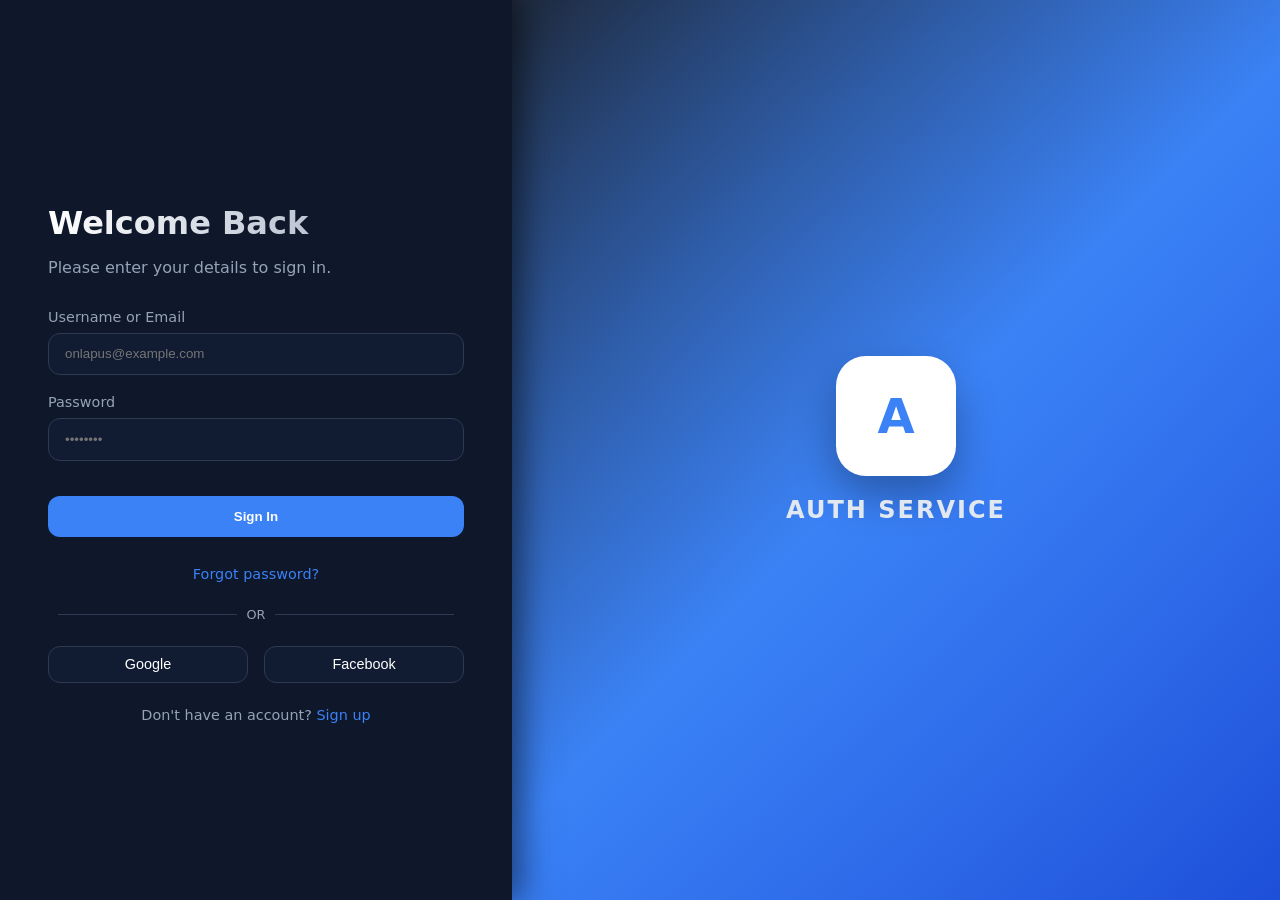
==== login.html @ 836bbfab "Add files via upload" ====
<!DOCTYPE html>
<html lang="en">
<head>
    <meta charset="UTF-8">
    <meta name="viewport" content="width=device-width, initial-scale=1.0">
    <link rel="stylesheet" href="styles/auth.css">
    <link rel="stylesheet" href="styles/modals.css">
    <title>Login | Auth Microservice</title>
</head>
<body>
    <div class="auth-container">
        <section class="form-side">
            <div class="form-header">
                <h1>Welcome Back</h1>
                <p>Please enter your details to sign in.</p>
            </div>

            <form action="#">
                <div class="input-group">
                    <label for="id">Username or Email</label>
                    <input type="text" id="id" placeholder="onlapus@example.com" required>
                </div>
                <div class="input-group">
                    <label for="password">Password</label>
                    <input type="password" id="password" placeholder="••••••••" required>
                </div>
                <button type="submit" class="submit-btn">Sign In</button>
                <div style="text-align: center; margin-top: 0.5rem;">
                    <a href="#" id="forgot-password-link" style="color: var(--accent-primary); text-decoration: none; font-size: 0.9rem;">Forgot password?</a>
                </div>
            </form>

            <div class="divider">OR</div>

            <div class="social-btns">
                <button class="social-btn" id="google-btn">Google</button>
                <button class="social-btn" id="facebook-btn">Facebook</button>
            </div>

            <div class="switch-auth">
                Don't have an account? <a href="register">Sign up</a>
            </div>
        </section>

        <section class="visual-side">
            <div class="logo-container">
                <div onclick="window.location.replace('./');" class="logo-placeholder">A</div>
                <h2 style="margin-top: 20px; letter-spacing: 2px;">AUTH SERVICE</h2>
            </div>
        </section>

    <div id="alert-modal" class="modal">
        <div class="modal-content profile-card" style="max-width: 400px; text-align: center;">
            <h3 id="alert-title" style="margin-top: 0;">Notification</h3>
            <p id="alert-message" style="color: var(--text-secondary);"></p>
            <button id="alert-ok" class="session-btn" style="margin-top: 1rem;">OK</button>
        </div>
    </div>

    <div id="password-modal" class="modal">
        <div class="modal-content profile-card" style="max-width: 450px;">
            <h3>Confirm Action</h3>
            <p style="color: var(--text-secondary); font-size: 0.9rem;">Please enter your password to proceed.</p>
            <input type="password" id="modal-password-input" class="session-btn" 
                   style="background: var(--bg-tertiary); text-align: left; cursor: text; width: 100%; margin: 1rem 0; border: 1px solid var(--bg-hover);" 
                   placeholder="Your password">
            <div style="display: flex; gap: 1rem;">
                <button id="password-cancel" class="session-btn" style="background: var(--bg-tertiary); flex: 1;">Cancel</button>
                <button id="password-confirm" class="session-btn" style="flex: 1;">Confirm</button>
            </div>
        </div>
    </div>

    <div id="reset-email-modal" class="modal">
        <div class="modal-content reset-modal-card">
            <h3 style="margin-top: 0; margin-bottom: 0.5rem;">Reset Password</h3>
            <p style="color: var(--text-secondary); font-size: 0.9rem; margin-bottom: 1.5rem;">Enter your email address and we'll send you a password reset link.</p>
            <input type="email" id="reset-email-input" class="reset-modal-input" placeholder="your@email.com">
            <div class="reset-modal-buttons">
                <button id="reset-cancel" class="reset-btn-cancel">Cancel</button>
                <button id="reset-send" class="reset-btn-primary">Send Reset Link</button>
            </div>
        </div>
    </div>
    <script src="scripts/auth_api.js"></script>
    <script src="scripts/login.js"></script>
    </div>
</body>
</html>
---- styles/auth.css ----
:root {
  --bg-primary: #0f172a;
  --bg-secondary: #111c33;
  --text-primary: #e2e8f0;
  --text-secondary: #94a3b8;
  --accent-primary: #3b82f6;
  --accent-hover: #2563eb;
  --radius-md: 12px;
  --font-main: 'Inter', system-ui, -apple-system, sans-serif;
  /* New Gradient for the right side */
  --auth-gradient: linear-gradient(135deg, #1e293b 0%, #3b82f6 50%, #1d4ed8 100%);
}

* { box-sizing: border-box; }

body, html {
  margin: 0;
  padding: 0;
  height: 100%;
  font-family: var(--font-main);
  background-color: var(--bg-primary);
  color: var(--text-primary);
  overflow: hidden; /* Prevents scroll on the split layout */
}

.auth-container {
  display: flex;
  height: 100vh;
  width: 100vw;
}

/* --- LEFT SIDE: FORM (40vw) --- */
.form-side {
  width: 40vw;
  padding: 3rem;
  display: flex;
  flex-direction: column;
  justify-content: center;
  background: var(--bg-primary);
  z-index: 2;
  box-shadow: 10px 0 30px rgba(0,0,0,0.5);
}

.form-header h1 {
  font-size: 2rem;
  margin-bottom: 0.5rem;
  background: linear-gradient(to right, #fff, #94a3b8);
  -webkit-background-clip: text;
  background-clip: text;
  -webkit-text-fill-color: transparent;
}

.form-header p {
  color: var(--text-secondary);
  margin-bottom: 2rem;
}

form {
  display: flex;
  flex-direction: column;
  gap: 1.2rem;
}

.input-group {
  display: flex;
  flex-direction: column;
  gap: 0.5rem;
}

.input-group label {
  font-size: 0.9rem;
  color: var(--text-secondary);
}

input {
  background: var(--bg-secondary);
  border: 1px solid #2e3a52;
  border-radius: var(--radius-md);
  padding: 0.8rem 1rem;
  color: white;
  outline: none;
  transition: border-color 0.3s;
}

input:focus {
  border-color: var(--accent-primary);
}

.submit-btn {
  background: var(--accent-primary);
  color: white;
  border: none;
  padding: 0.8rem;
  border-radius: var(--radius-md);
  font-weight: 600;
  cursor: pointer;
  transition: background 0.3s;
  margin-top: 1rem;
}

.submit-btn:hover { background: var(--accent-hover); }

/* --- DELETE ACCOUNT BUTTON --- */
.delete-btn {
    background: linear-gradient(135deg, #ef4444, #dc2626);
    color: white;
    border: none;
    padding: 0.8rem;
    border-radius: var(--radius-md);
    font-weight: 600;
    cursor: pointer;
    transition: all 0.3s ease;
    margin-top: 1rem;
    box-shadow: 0 4px 15px rgba(239, 68, 68, 0.3);
}

.delete-btn:hover {
    background: linear-gradient(135deg, #dc2626, #b91c1c);
    transform: translateY(-2px);
    box-shadow: 0 6px 20px rgba(239, 68, 68, 0.4);
}

.delete-btn:active {
    transform: translateY(0);
}

/* --- SOCIAL BUTTONS --- */
.social-auth {
  margin-top: 2rem;
  text-align: center;
}

.divider {
  display: flex;
  align-items: center;
  color: var(--text-secondary);
  font-size: 0.8rem;
  margin: 1.5rem 0;
}

.divider::before, .divider::after {
  content: "";
  flex: 1;
  height: 1px;
  background: #2e3a52;
  margin: 0 10px;
}

.social-btns {
  display: flex;
  gap: 1rem;
}

.social-btn {
  flex: 1;
  background: var(--bg-secondary);
  border: 1px solid #2e3a52;
  padding: 0.6rem;
  border-radius: var(--radius-md);
  color: white;
  cursor: pointer;
  display: flex;
  align-items: center;
  justify-content: center;
  gap: 8px;
  font-size: 0.9rem;
}

.social-btn:hover { background: var(--bg-hover); }

/* --- RIGHT SIDE: DECORATIVE (60vw) --- */
.visual-side {
  width: 60vw;
  background: var(--auth-gradient);
  display: flex;
  justify-content: center;
  align-items: center;
  position: relative;
  overflow: hidden;
}

/* Artistic Flare */
.visual-side::after {
  content: "";
  position: absolute;
  width: 150%;
  height: 150%;
  background: radial-gradient(circle, rgba(59, 130, 246, 0.2) 0%, transparent 70%);
  animation: pulse 10s infinite;
}

@keyframes pulse {
  0%, 100% { transform: scale(1); }
  50% { transform: scale(1.2); }
}

.logo-container {
  z-index: 1;
  display: flex;
  flex-wrap: wrap;
  flex-direction: column;
  align-items: center;
  justify-content: center;
}

.logo-placeholder {
  width: 120px;
  height: 120px;
  background: white;
  border-radius: 30px; /* Squircle */
  display: flex;
  align-items: center;
  justify-content: center;
  font-size: 3rem;
  font-weight: 900;
  color: var(--accent-primary);
  box-shadow: 0 20px 40px rgba(0,0,0,0.3);
}

.switch-auth {
    margin-top: 1.5rem;
    text-align: center;
    font-size: 0.9rem;
    color: var(--text-secondary);
}

.switch-auth a {
    color: var(--accent-primary);
    text-decoration: none;
}

/* --- RESET PASSWORD MODAL --- */
.reset-modal-card {
  background: linear-gradient(135deg, rgba(17, 28, 51, 0.95) 0%, rgba(30, 41, 59, 0.95) 100%);
  backdrop-filter: blur(10px);
  border: 1px solid rgba(59, 130, 246, 0.2);
  border-radius: 16px;
  padding: 2rem;
  box-shadow: 0 8px 32px rgba(0, 0, 0, 0.3);
  max-width: 450px;
}

.reset-modal-card h3 {
  color: var(--text-primary);
  font-size: 1.5rem;
  font-weight: 700;
}

.reset-modal-input {
  width: 100%;
  background: rgba(17, 28, 51, 0.6);
  border: 1px solid rgba(59, 130, 246, 0.3);
  border-radius: 10px;
  padding: 0.9rem 1.1rem;
  color: white;
  font-size: 0.95rem;
  outline: none;
  transition: all 0.3s ease;
  margin-bottom: 1.5rem;
}

.reset-modal-input::placeholder {
  color: rgba(148, 163, 184, 0.6);
}

.reset-modal-input:focus {
  border-color: var(--accent-primary);
  background: rgba(17, 28, 51, 0.8);
  box-shadow: 0 0 0 3px rgba(59, 130, 246, 0.1);
}

.reset-modal-buttons {
  display: flex;
  gap: 1rem;
}

.reset-btn-cancel {
  flex: 1;
  background: rgba(30, 41, 59, 0.8);
  border: 1px solid rgba(46, 58, 82, 0.8);
  color: var(--text-secondary);
  padding: 0.9rem;
  border-radius: 10px;
  font-weight: 600;
  font-size: 0.95rem;
  cursor: pointer;
  transition: all 0.3s ease;
}

.reset-btn-cancel:hover {
  background: rgba(46, 58, 82, 0.6);
  border-color: rgba(59, 130, 246, 0.2);
  color: var(--text-primary);
}

.reset-btn-primary {
  flex: 1;
  background: linear-gradient(135deg, var(--accent-primary), var(--accent-hover));
  border: none;
  color: white;
  padding: 0.9rem;
  border-radius: 10px;
  font-weight: 600;
  font-size: 0.95rem;
  cursor: pointer;
  transition: all 0.3s ease;
  box-shadow: 0 4px 15px rgba(59, 130, 246, 0.3);
}

.reset-btn-primary:hover {
  transform: translateY(-2px);
  box-shadow: 0 6px 20px rgba(59, 130, 246, 0.4);
}

.reset-btn-primary:active {
  transform: translateY(0);
}
---- styles/modals.css ----
/* --- MODAL STYLES --- */
.modal {
    display: none; /* Приховано за замовчуванням */
    position: fixed;
    z-index: 1000;
    left: 0;
    top: 0;
    width: 100%;
    height: 100%;
    background-color: rgba(15, 23, 42, 0.8);
    backdrop-filter: blur(8px);
    align-items: center;
    justify-content: center;
}

.modal.active {
    display: flex;
}

.modal-content {
    position: relative;
    animation: modalSlideUp 0.3s ease-out;
    max-height: 80vh;
    overflow-y: auto;
    opacity: 0;
    transform: translateY(18px);
    transition: opacity 0.25s ease, transform 0.25s ease;
}

.modal.active .modal-content {
    opacity: 1;
    transform: translateY(0);
}

button.button-loading,
button:disabled {
    opacity: 0.7;
    pointer-events: none;
    cursor: wait;
}

@keyframes modalSlideUp {
    from { transform: translateY(20px); opacity: 0; }
    to { transform: translateY(0); opacity: 1; }
}

.modal-header {
    display: flex;
    justify-content: space-between;
    align-items: center;
    margin-bottom: 1.5rem;
}

.close-modal {
    background: none;
    border: none;
    color: var(--text-secondary);
    font-size: 2rem;
    cursor: pointer;
    transition: 0.2s;
}

.close-modal:hover {
    color: white;
}

/* --- ALERT MODAL ERROR STATE --- */
#alert-modal .profile-card {
    border-left: 4px solid transparent;
    transition: all 0.3s ease;
}

#alert-modal.error-state .profile-card {
    border-left-color: #ef4444;
    background: linear-gradient(135deg, rgba(17, 28, 51, 0.95) 0%, rgba(30, 20, 20, 0.6) 100%);
}

#alert-modal.success-state .profile-card {
    border-left-color: #22c55e;
    background: linear-gradient(135deg, rgba(17, 28, 51, 0.95) 0%, rgba(20, 30, 20, 0.6) 100%);
}

#activate-btn {
    padding: 6px 12px;
    font-size: 0.85rem;
    transition: all 0.3s ease;
}

#activate-btn:hover {
    background: #3b82f6 !important;
    color: white !important;
}
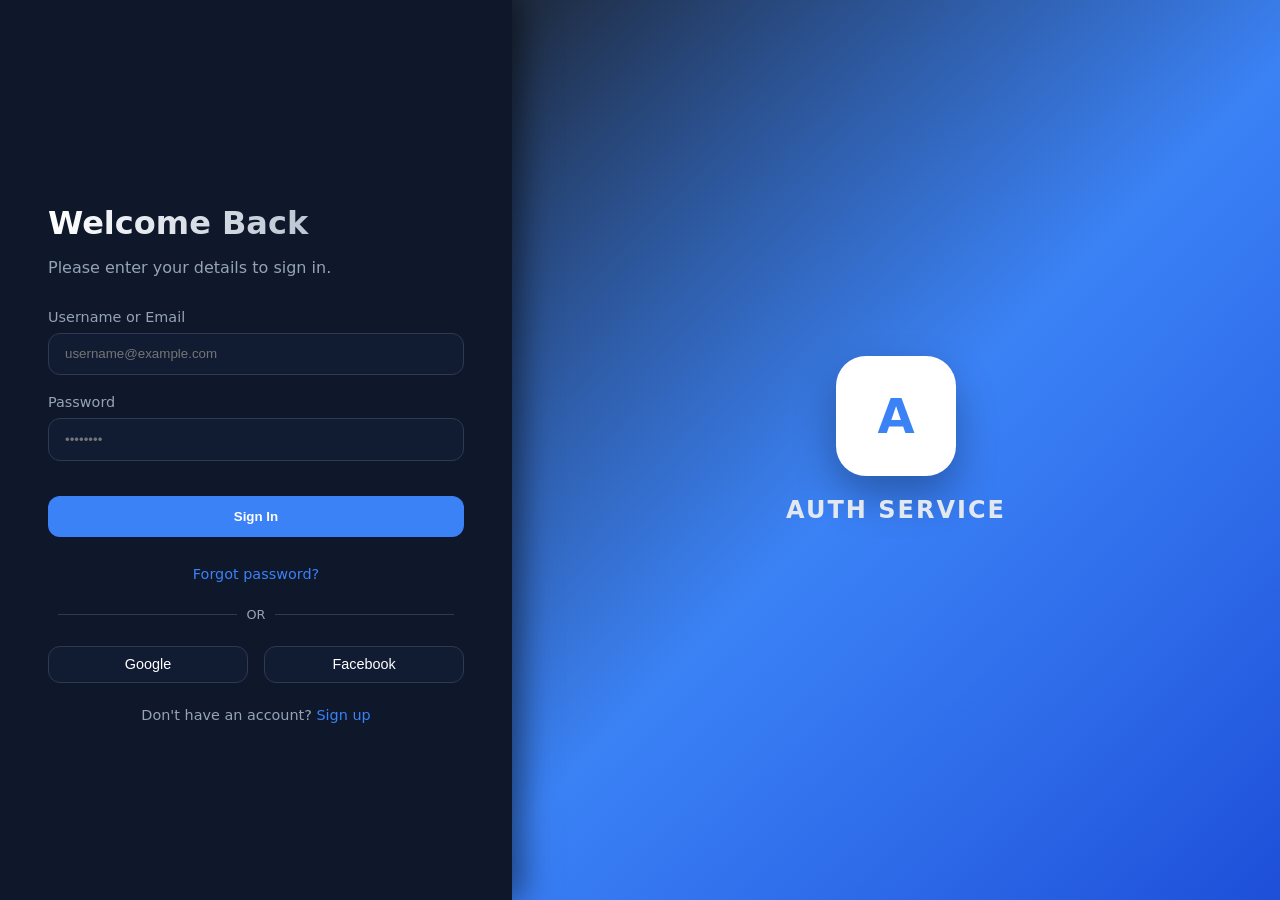
==== commit 3e1bc11e: "Add files via upload" ====
--- a/login.html
+++ b/login.html
@@ -18,7 +18,7 @@
             <form action="#">
                 <div class="input-group">
                     <label for="id">Username or Email</label>
-                    <input type="text" id="id" placeholder="onlapus@example.com" required>
+                    <input type="text" id="id" placeholder="username@example.com" required>
                 </div>
                 <div class="input-group">
                     <label for="password">Password</label>
